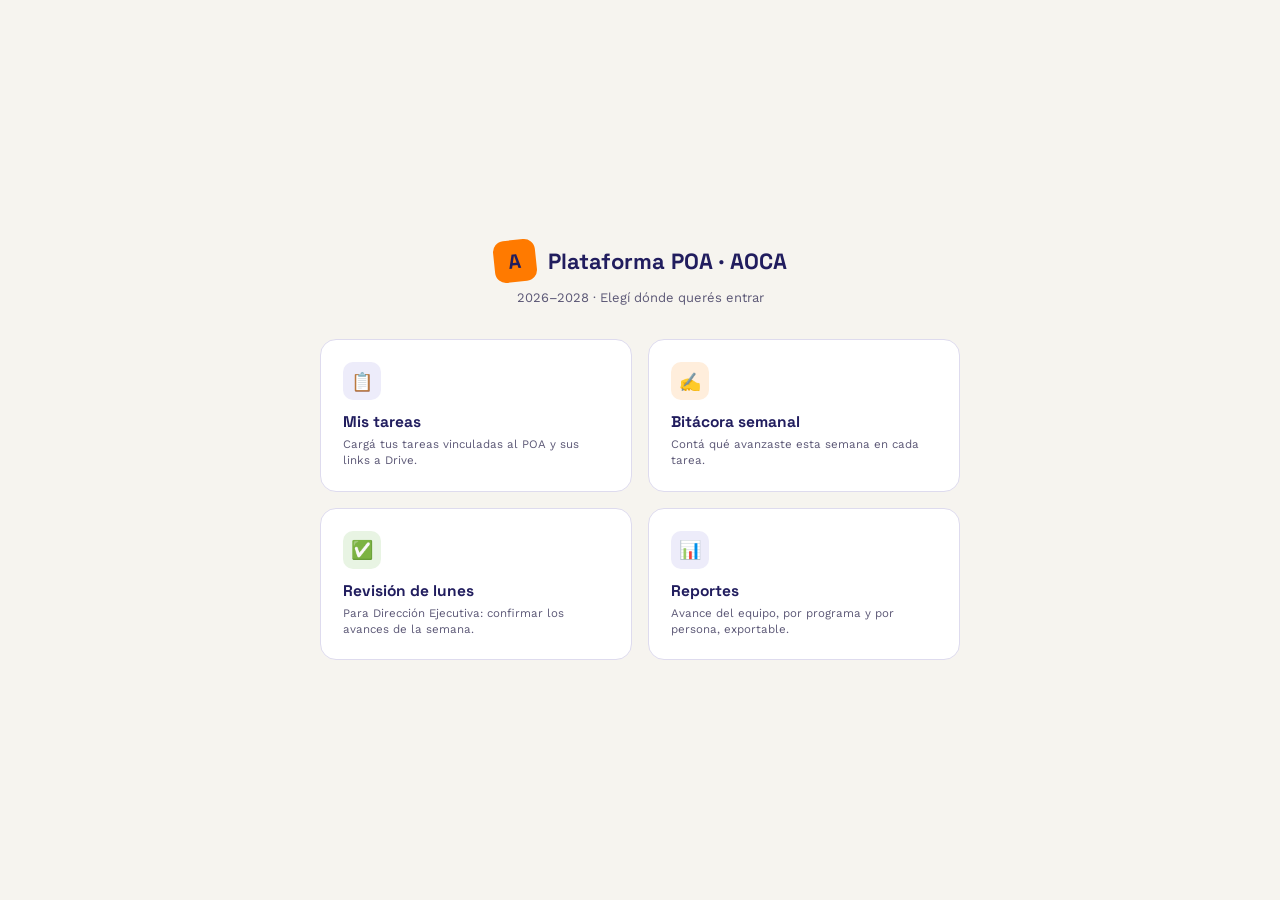
==== index.html @ 5d710dc5 "Add files via upload" ====
<!DOCTYPE html>
<html lang="es">
<head>
<meta charset="UTF-8">
<title>Plataforma POA · AOCA</title>
<link rel="preconnect" href="https://fonts.googleapis.com">
<link href="https://fonts.googleapis.com/css2?family=Space+Grotesk:wght@500;600;700&family=Work+Sans:wght@400;500;600&display=swap" rel="stylesheet">
<style>
  :root{
    --indigo:#2F2B84; --indigo-deep:#211D5E; --indigo-tint:#EDECFA;
    --orange:#FF7A00; --orange-tint:#FFEEDC;
    --green:#5BA646;
    --paper:#F6F4EF; --ink:#1B1830; --ink-soft:#5C5876; --line:#DEDBEE;
  }
  *{box-sizing:border-box;}
  body{margin:0;background:var(--paper);color:var(--ink);font-family:'Work Sans',sans-serif;display:flex;align-items:center;justify-content:center;min-height:100vh;padding:20px;}
  .wrap{max-width:640px;width:100%;}
  .brand{display:flex;align-items:center;gap:12px;margin-bottom:8px;justify-content:center;}
  .brand .mark{width:42px;height:42px;border-radius:11px;background:var(--orange);display:flex;align-items:center;justify-content:center;font-family:'Space Grotesk',sans-serif;font-weight:700;font-size:20px;color:var(--indigo-deep);transform:rotate(-6deg);}
  .brand span{font-family:'Space Grotesk',sans-serif;font-weight:700;font-size:22px;color:var(--indigo-deep);}
  p.sub{text-align:center;color:var(--ink-soft);font-size:13px;margin:0 0 34px;}
  .grid{display:grid;grid-template-columns:1fr 1fr;gap:16px;}
  .card{background:#fff;border:1px solid var(--line);border-radius:16px;padding:22px;text-decoration:none;color:var(--ink);display:block;transition:transform .15s, box-shadow .15s;}
  .card:hover{transform:translateY(-3px);box-shadow:0 10px 24px rgba(47,43,132,.1);}
  .card .icon{width:38px;height:38px;border-radius:10px;display:flex;align-items:center;justify-content:center;font-size:18px;margin-bottom:12px;}
  .card h2{font-family:'Space Grotesk',sans-serif;font-size:15.5px;margin:0 0 4px;color:var(--indigo-deep);}
  .card p{font-size:11.5px;color:var(--ink-soft);margin:0;line-height:1.4;}
  @media(max-width:520px){.grid{grid-template-columns:1fr;}}
</style>
</head>
<body>
<div class="wrap">
  <div class="brand"><div class="mark">A</div><span>Plataforma POA · AOCA</span></div>
  <p class="sub">2026–2028 · Elegí dónde querés entrar</p>
  <div class="grid">
    <a class="card" href="mis-tareas.html">
      <div class="icon" style="background:var(--indigo-tint);">📋</div>
      <h2>Mis tareas</h2>
      <p>Cargá tus tareas vinculadas al POA y sus links a Drive.</p>
    </a>
    <a class="card" href="bitacora-semanal.html">
      <div class="icon" style="background:var(--orange-tint);">✍️</div>
      <h2>Bitácora semanal</h2>
      <p>Contá qué avanzaste esta semana en cada tarea.</p>
    </a>
    <a class="card" href="revision-lunes.html">
      <div class="icon" style="background:#E8F4E3;">✅</div>
      <h2>Revisión de lunes</h2>
      <p>Para Dirección Ejecutiva: confirmar los avances de la semana.</p>
    </a>
    <a class="card" href="reportes.html">
      <div class="icon" style="background:var(--indigo-tint);">📊</div>
      <h2>Reportes</h2>
      <p>Avance del equipo, por programa y por persona, exportable.</p>
    </a>
  </div>
</div>
</body>
</html>
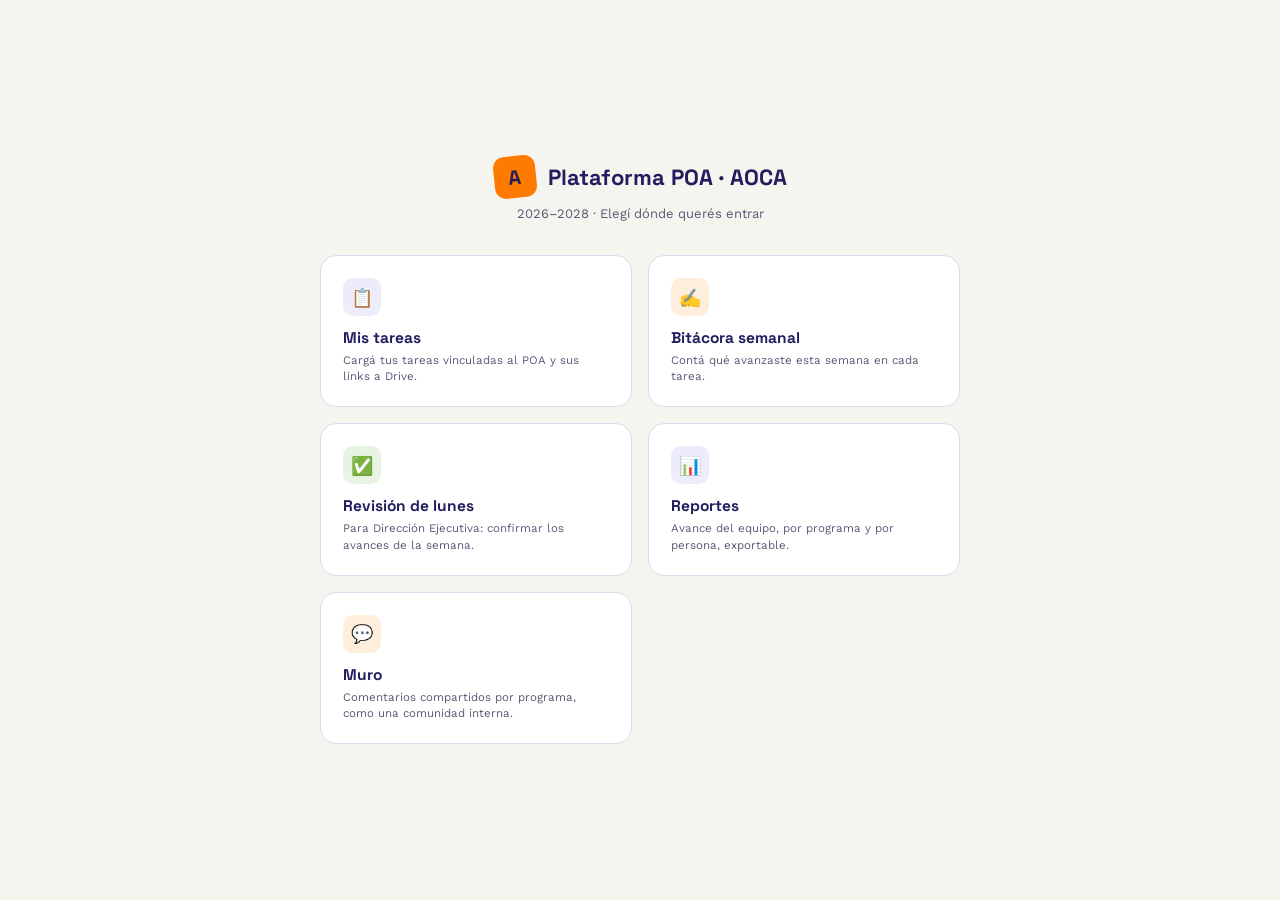
==== commit c79705fb: "Add files via upload" ====
--- a/index.html
+++ b/index.html
@@ -53,6 +53,11 @@
       <h2>Reportes</h2>
       <p>Avance del equipo, por programa y por persona, exportable.</p>
     </a>
+    <a class="card" href="muro.html">
+      <div class="icon" style="background:var(--orange-tint);">💬</div>
+      <h2>Muro</h2>
+      <p>Comentarios compartidos por programa, como una comunidad interna.</p>
+    </a>
   </div>
 </div>
 </body>
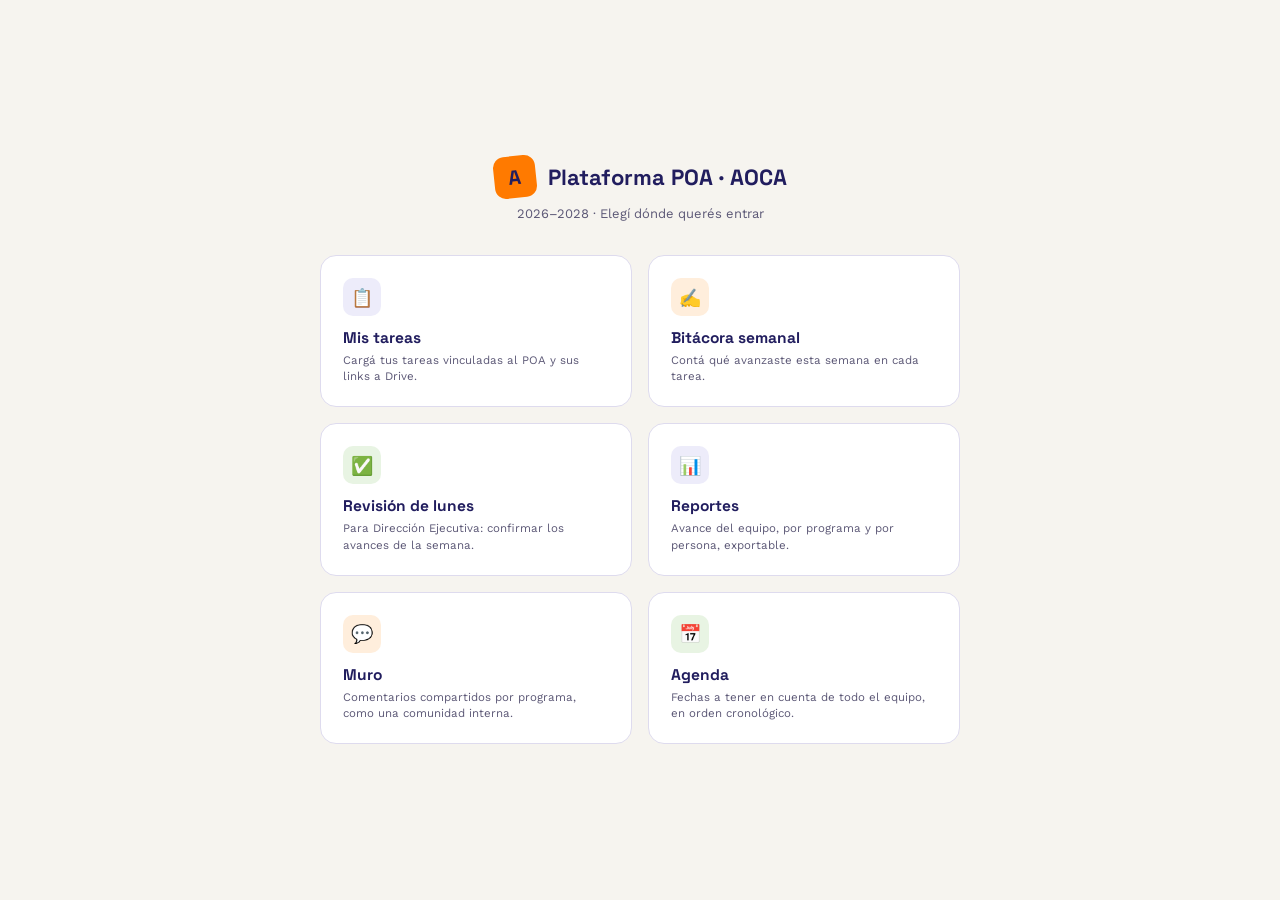
==== commit fa967aae: "Add files via upload" ====
--- a/index.html
+++ b/index.html
@@ -58,6 +58,11 @@
       <h2>Muro</h2>
       <p>Comentarios compartidos por programa, como una comunidad interna.</p>
     </a>
+    <a class="card" href="agenda.html">
+      <div class="icon" style="background:#E8F4E3;">📅</div>
+      <h2>Agenda</h2>
+      <p>Fechas a tener en cuenta de todo el equipo, en orden cronológico.</p>
+    </a>
   </div>
 </div>
 </body>
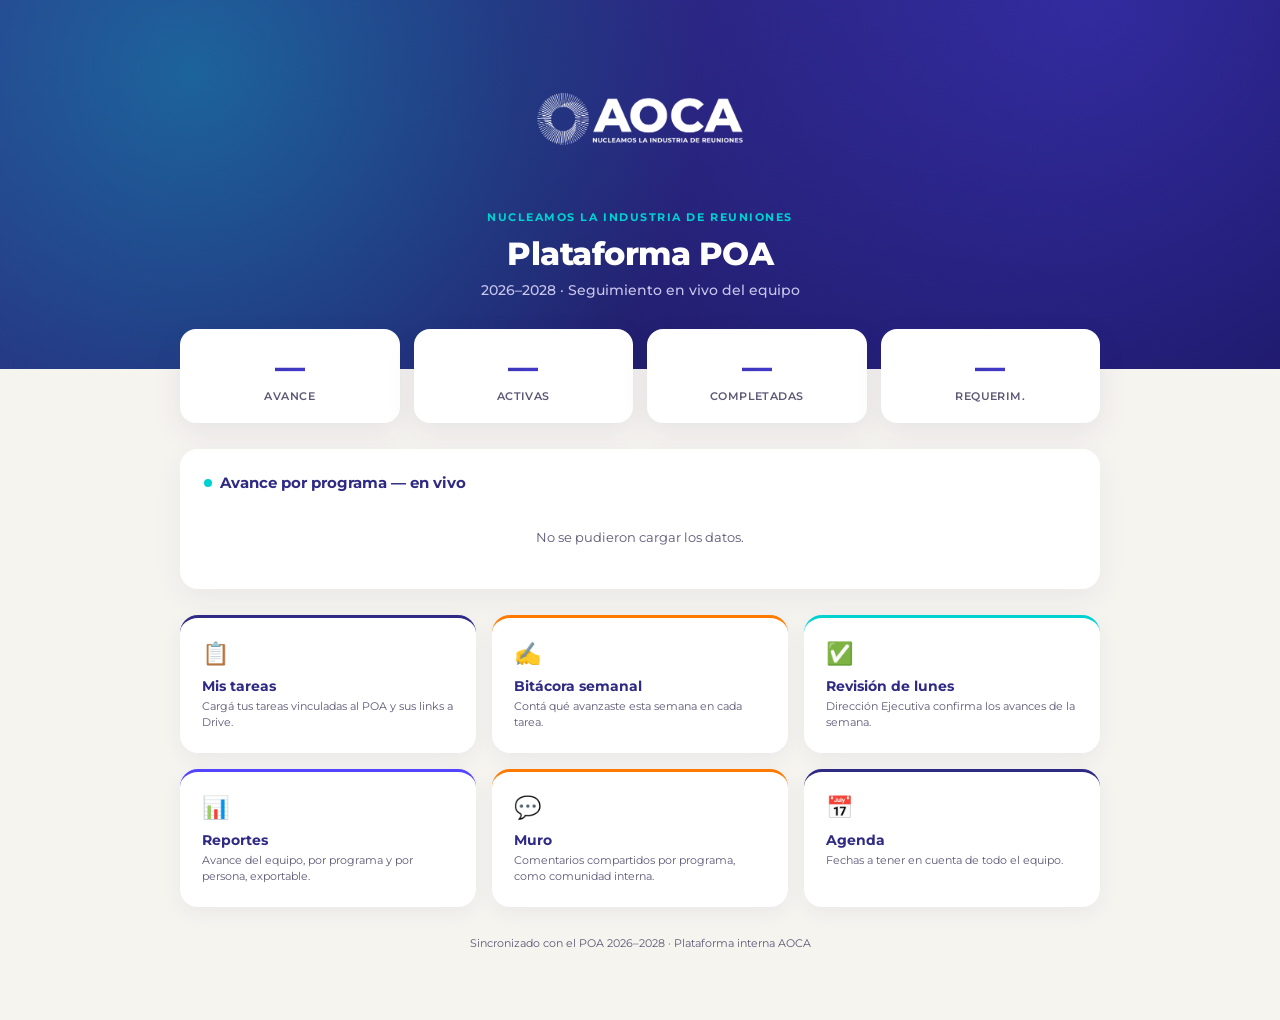
==== commit 871c59ca: "Add files via upload" ====
--- a/index.html
+++ b/index.html
@@ -2,68 +2,181 @@
 <html lang="es">
 <head>
 <meta charset="UTF-8">
+<meta name="viewport" content="width=device-width, initial-scale=1">
 <title>Plataforma POA · AOCA</title>
 <link rel="preconnect" href="https://fonts.googleapis.com">
-<link href="https://fonts.googleapis.com/css2?family=Space+Grotesk:wght@500;600;700&family=Work+Sans:wght@400;500;600&display=swap" rel="stylesheet">
+<link href="https://fonts.googleapis.com/css2?family=Montserrat:wght@400;500;600;700;800;900&display=swap" rel="stylesheet">
 <style>
   :root{
-    --indigo:#2F2B84; --indigo-deep:#211D5E; --indigo-tint:#EDECFA;
-    --orange:#FF7A00; --orange-tint:#FFEEDC;
-    --green:#5BA646;
-    --paper:#F6F4EF; --ink:#1B1830; --ink-soft:#5C5876; --line:#DEDBEE;
+    --indigo:#2F2B84; --indigo-deep:#1A1760;
+    --turquesa:#00D2D1; --violeta:#5244FF; --naranja:#FF7A00;
+    --paper:#F6F4EF; --ink:#1B1830; --ink-soft:#6B6785; --line:#E4E1F0;
   }
   *{box-sizing:border-box;}
-  body{margin:0;background:var(--paper);color:var(--ink);font-family:'Work Sans',sans-serif;display:flex;align-items:center;justify-content:center;min-height:100vh;padding:20px;}
-  .wrap{max-width:640px;width:100%;}
-  .brand{display:flex;align-items:center;gap:12px;margin-bottom:8px;justify-content:center;}
-  .brand .mark{width:42px;height:42px;border-radius:11px;background:var(--orange);display:flex;align-items:center;justify-content:center;font-family:'Space Grotesk',sans-serif;font-weight:700;font-size:20px;color:var(--indigo-deep);transform:rotate(-6deg);}
-  .brand span{font-family:'Space Grotesk',sans-serif;font-weight:700;font-size:22px;color:var(--indigo-deep);}
-  p.sub{text-align:center;color:var(--ink-soft);font-size:13px;margin:0 0 34px;}
-  .grid{display:grid;grid-template-columns:1fr 1fr;gap:16px;}
-  .card{background:#fff;border:1px solid var(--line);border-radius:16px;padding:22px;text-decoration:none;color:var(--ink);display:block;transition:transform .15s, box-shadow .15s;}
-  .card:hover{transform:translateY(-3px);box-shadow:0 10px 24px rgba(47,43,132,.1);}
-  .card .icon{width:38px;height:38px;border-radius:10px;display:flex;align-items:center;justify-content:center;font-size:18px;margin-bottom:12px;}
-  .card h2{font-family:'Space Grotesk',sans-serif;font-size:15.5px;margin:0 0 4px;color:var(--indigo-deep);}
-  .card p{font-size:11.5px;color:var(--ink-soft);margin:0;line-height:1.4;}
-  @media(max-width:520px){.grid{grid-template-columns:1fr;}}
+  body{margin:0;background:var(--paper);color:var(--ink);font-family:'Montserrat',sans-serif;}
+  .fade-in{opacity:0;animation:fadeIn .7s ease forwards;}
+  @keyframes fadeIn{to{opacity:1;transform:translateY(0);}from{transform:translateY(10px);}}
+
+  .hero{
+    background:radial-gradient(circle at 15% 20%, rgba(0,210,209,.35), transparent 45%),
+               radial-gradient(circle at 85% 0%, rgba(82,68,255,.35), transparent 50%),
+               linear-gradient(135deg, var(--indigo) 0%, var(--indigo-deep) 100%);
+    color:#fff; padding:54px 24px 70px; text-align:center; position:relative; overflow:hidden;
+  }
+  .hero img{height:130px;margin-bottom:22px;filter:brightness(0) invert(1);}
+  .hero h1{font-size:clamp(22px,4vw,32px);font-weight:800;margin:0 0 8px;letter-spacing:-.5px;}
+  .hero p{font-size:14px;color:#C9C6EE;margin:0;font-weight:500;}
+  .hero .tagline{font-size:11px;letter-spacing:.14em;text-transform:uppercase;color:var(--turquesa);font-weight:700;margin-bottom:10px;}
+
+  .wrap{max-width:960px;margin:-40px auto 0;padding:0 20px 60px;position:relative;z-index:2;}
+
+  .kpis{display:grid;grid-template-columns:repeat(4,1fr);gap:14px;margin-bottom:26px;}
+  .kpi{background:#fff;border-radius:16px;padding:20px 16px;box-shadow:0 10px 30px rgba(47,43,132,.08);text-align:center;}
+  .kpi .num{font-size:30px;font-weight:800;font-family:'Montserrat';background:linear-gradient(135deg,var(--indigo),var(--violeta));-webkit-background-clip:text;background-clip:text;color:transparent;}
+  .kpi .lbl{font-size:10.5px;color:var(--ink-soft);font-weight:600;text-transform:uppercase;letter-spacing:.04em;margin-top:4px;}
+
+  .panel{background:#fff;border-radius:18px;padding:24px;box-shadow:0 10px 30px rgba(47,43,132,.06);margin-bottom:26px;}
+  .panel h2{font-size:15px;font-weight:700;color:var(--indigo);margin:0 0 18px;display:flex;align-items:center;gap:8px;}
+  .panel h2::before{content:"";width:8px;height:8px;border-radius:50%;background:var(--turquesa);}
+  .bar-row{display:flex;align-items:center;gap:12px;margin-bottom:13px;}
+  .bar-row .name{width:150px;font-size:12px;font-weight:500;flex-shrink:0;}
+  .bar-track{flex:1;height:10px;background:#EFEDFA;border-radius:6px;overflow:hidden;}
+  .bar-fill{height:100%;border-radius:6px;width:0;transition:width 1.1s cubic-bezier(.2,.8,.2,1);}
+  .bar-row .pct{width:36px;text-align:right;font-size:11px;font-weight:700;color:var(--ink-soft);}
+  .empty{text-align:center;color:var(--ink-soft);font-size:12.5px;padding:20px;}
+
+  .grid{display:grid;grid-template-columns:repeat(3,1fr);gap:16px;}
+  .card{
+    background:#fff;border-radius:18px;padding:22px;text-decoration:none;color:var(--ink);
+    box-shadow:0 6px 20px rgba(47,43,132,.06); transition:transform .2s, box-shadow .2s;
+    position:relative; overflow:hidden; border-top:3px solid var(--c,var(--indigo));
+  }
+  .card:hover{transform:translateY(-5px);box-shadow:0 16px 34px rgba(47,43,132,.14);}
+  .card .icon{font-size:22px;margin-bottom:10px;display:block;}
+  .card h3{font-size:14px;font-weight:700;margin:0 0 4px;color:var(--indigo);}
+  .card p{font-size:11px;color:var(--ink-soft);margin:0;line-height:1.45;}
+
+  .footer{text-align:center;font-size:10.5px;color:var(--ink-soft);margin-top:30px;}
+
+  @media(max-width:760px){.kpis{grid-template-columns:1fr 1fr;}.grid{grid-template-columns:1fr 1fr;}}
+  @media(max-width:480px){.grid{grid-template-columns:1fr;}}
 </style>
+<link rel="stylesheet" href="assets/app.css">
+<script src="assets/app.js" defer></script>
 </head>
 <body>
+
+<div class="hero">
+  <img src="[data-uri]" alt="AOCA">
+  <p class="tagline">Nucleamos la industria de reuniones</p>
+  <h1>Plataforma POA</h1>
+  <p>2026–2028 · Seguimiento en vivo del equipo</p>
+</div>
+
 <div class="wrap">
-  <div class="brand"><div class="mark">A</div><span>Plataforma POA · AOCA</span></div>
-  <p class="sub">2026–2028 · Elegí dónde querés entrar</p>
+
+  <div class="kpis" id="kpis">
+    <div class="kpi"><div class="num">—</div><div class="lbl">Avance</div></div>
+    <div class="kpi"><div class="num">—</div><div class="lbl">Activas</div></div>
+    <div class="kpi"><div class="num">—</div><div class="lbl">Completadas</div></div>
+    <div class="kpi"><div class="num">—</div><div class="lbl">Requerim.</div></div>
+  </div>
+
+  <div class="panel fade-in">
+    <h2>Avance por programa — en vivo</h2>
+    <div id="chart"><div class="empty">Cargando datos del equipo…</div></div>
+  </div>
+
   <div class="grid">
-    <a class="card" href="mis-tareas.html">
-      <div class="icon" style="background:var(--indigo-tint);">📋</div>
-      <h2>Mis tareas</h2>
+    <a class="card fade-in" href="mis-tareas.html" style="--c:var(--indigo)">
+      <span class="icon">📋</span><h3>Mis tareas</h3>
       <p>Cargá tus tareas vinculadas al POA y sus links a Drive.</p>
     </a>
-    <a class="card" href="bitacora-semanal.html">
-      <div class="icon" style="background:var(--orange-tint);">✍️</div>
-      <h2>Bitácora semanal</h2>
+    <a class="card fade-in" href="bitacora-semanal.html" style="--c:var(--naranja)">
+      <span class="icon">✍️</span><h3>Bitácora semanal</h3>
       <p>Contá qué avanzaste esta semana en cada tarea.</p>
     </a>
-    <a class="card" href="revision-lunes.html">
-      <div class="icon" style="background:#E8F4E3;">✅</div>
-      <h2>Revisión de lunes</h2>
-      <p>Para Dirección Ejecutiva: confirmar los avances de la semana.</p>
+    <a class="card fade-in" href="revision-lunes.html" style="--c:var(--turquesa)">
+      <span class="icon">✅</span><h3>Revisión de lunes</h3>
+      <p>Dirección Ejecutiva confirma los avances de la semana.</p>
     </a>
-    <a class="card" href="reportes.html">
-      <div class="icon" style="background:var(--indigo-tint);">📊</div>
-      <h2>Reportes</h2>
+    <a class="card fade-in" href="reportes.html" style="--c:var(--violeta)">
+      <span class="icon">📊</span><h3>Reportes</h3>
       <p>Avance del equipo, por programa y por persona, exportable.</p>
     </a>
-    <a class="card" href="muro.html">
-      <div class="icon" style="background:var(--orange-tint);">💬</div>
-      <h2>Muro</h2>
-      <p>Comentarios compartidos por programa, como una comunidad interna.</p>
+    <a class="card fade-in" href="muro.html" style="--c:var(--naranja)">
+      <span class="icon">💬</span><h3>Muro</h3>
+      <p>Comentarios compartidos por programa, como comunidad interna.</p>
     </a>
-    <a class="card" href="agenda.html">
-      <div class="icon" style="background:#E8F4E3;">📅</div>
-      <h2>Agenda</h2>
-      <p>Fechas a tener en cuenta de todo el equipo, en orden cronológico.</p>
+    <a class="card fade-in" href="agenda.html" style="--c:var(--indigo)">
+      <span class="icon">📅</span><h3>Agenda</h3>
+      <p>Fechas a tener en cuenta de todo el equipo.</p>
     </a>
   </div>
+
+  <p class="footer">Sincronizado con el POA 2026–2028 · Plataforma interna AOCA</p>
 </div>
+
+<script>
+const WEBAPP_URL = 'https://script.google.com/macros/s/AKfycbz79-KdirXDLcDGQREVFWNzNfw-5R0W7H-VHEKw6IlT3Ziz7ZTawoCLYOfjWHad-DrC/exec';
+
+function semanaISO(d) {
+  const date = new Date(d.getTime());
+  date.setHours(0,0,0,0);
+  date.setDate(date.getDate() + 3 - ((date.getDay() + 6) % 7));
+  const week1 = new Date(date.getFullYear(), 0, 4);
+  const semanaNum = 1 + Math.round(((date - week1) / 86400000 - 3 + ((week1.getDay() + 6) % 7)) / 7);
+  return date.getFullYear() + '-W' + String(semanaNum).padStart(2, '0');
+}
+
+function animarNumero(el, valor, sufijo, delayInicial) {
+  setTimeout(() => {
+    let actual = 0;
+    const pasos = 40;
+    const paso = Math.max(1, Math.round(valor / pasos));
+    const intervalo = setInterval(() => {
+      actual += paso;
+      if (actual >= valor) { actual = valor; clearInterval(intervalo); }
+      el.textContent = actual + (sufijo || '');
+    }, 28);
+  }, delayInicial || 0);
+}
+
+async function cargar() {
+  try {
+    const semana = semanaISO(new Date());
+    const res = await fetch(WEBAPP_URL + '?action=resumen&semana=' + semana);
+    const r = await res.json();
+
+    const kpiEls = document.querySelectorAll('#kpis .kpi .num');
+    animarNumero(kpiEls[0], r.avancePromedio, '%', 0);
+    animarNumero(kpiEls[1], r.tareasActivas, '', 180);
+    animarNumero(kpiEls[2], r.tareasCompletadas, '', 360);
+    animarNumero(kpiEls[3], r.requerimientosAbiertos, '', 540);
+
+    const chart = document.getElementById('chart');
+    if (!r.porPrograma.length) {
+      chart.innerHTML = '<div class="empty">Todavía no hay tareas cargadas.</div>';
+      return;
+    }
+    chart.innerHTML = r.porPrograma.map(p => `
+      <div class="bar-row">
+        <span class="name">${p.programa}</span>
+        <div class="bar-track"><div class="bar-fill" data-w="${p.avance}" style="background:${p.avance>=70?'var(--turquesa)':p.avance>=40?'var(--naranja)':'#C0392B'}"></div></div>
+        <span class="pct">${p.avance}%</span>
+      </div>
+    `).join('');
+    // Cada barra empieza a crecer un poco después que la anterior
+    document.querySelectorAll('.bar-fill').forEach((b, i) => {
+      setTimeout(() => { b.style.width = b.dataset.w + '%'; }, 700 + i * 160);
+    });
+  } catch (err) {
+    document.getElementById('chart').innerHTML = '<div class="empty">No se pudieron cargar los datos.</div>';
+  }
+}
+
+document.querySelectorAll('.fade-in').forEach((el, i) => { el.style.animationDelay = (i * 0.1) + 's'; });
+cargar();
+</script>
 </body>
 </html>
--- a/assets/app.css
+++ b/assets/app.css
@@ -0,0 +1,68 @@
+/* ============================================
+   Plataforma POA · AOCA — Kit visual compartido
+   Se linkea desde todas las páginas para que la
+   navegación, los botones y las transiciones se
+   sientan como un solo producto, no páginas sueltas.
+   ============================================ */
+
+:root{
+  --indigo:#2F2B84; --indigo-deep:#1A1760; --indigo-tint:#EDECFA;
+  --orange:#FF7A00; --orange-tint:#FFEEDC;
+  --turquesa:#00D2D1; --turquesa-tint:#E0FAF9;
+  --violeta:#5244FF;
+  --paper:#F6F4EF; --ink:#1B1830; --ink-soft:#5C5876; --line:#DEDBEE;
+}
+
+/* --- Transición entre páginas (fundido) --- */
+body{
+  transition: opacity .22s ease;
+}
+body.page-enter{ opacity:0; }
+body.page-exit{ opacity:0; }
+
+/* --- Nav tipo pastillas --- */
+.app-nav{
+  display:flex; gap:6px; flex-wrap:wrap; justify-content:center;
+  background:#fff; border-radius:999px; padding:6px;
+  box-shadow:0 4px 16px rgba(47,43,132,.08);
+  width:fit-content; margin:0 auto 26px;
+}
+.app-nav a{
+  font-family:'Montserrat',sans-serif;
+  font-size:12px; font-weight:600; color:var(--ink-soft);
+  text-decoration:none; padding:8px 15px; border-radius:999px;
+  transition:background .2s, color .2s, transform .15s;
+  white-space:nowrap;
+}
+.app-nav a:hover{ background:var(--indigo-tint); color:var(--indigo-deep); transform:translateY(-1px); }
+.app-nav a.active{
+  background:linear-gradient(135deg,var(--indigo) 0%,var(--violeta) 100%);
+  color:#fff;
+  box-shadow:0 4px 12px rgba(47,43,132,.32);
+}
+
+/* Nav sobre fondo oscuro (dentro de un hero indigo) */
+.app-nav.on-dark{ background:rgba(255,255,255,.12); backdrop-filter:blur(4px); }
+.app-nav.on-dark a{ color:#D8D5F2; }
+.app-nav.on-dark a:hover{ background:rgba(255,255,255,.15); color:#fff; }
+.app-nav.on-dark a.active{ background:var(--orange); box-shadow:0 4px 12px rgba(255,122,0,.35); }
+
+/* --- Botones con efecto de onda al tocar --- */
+.btn, button{
+  position:relative; overflow:hidden;
+  transition:transform .15s, box-shadow .15s;
+}
+.btn:hover, button:hover{ transform:translateY(-2px); }
+.btn:active, button:active{ transform:translateY(0); }
+.ripple{
+  position:absolute; border-radius:50%;
+  background:rgba(255,255,255,.55);
+  transform:scale(0);
+  animation:rippleAnim .6s ease-out forwards;
+  pointer-events:none;
+}
+@keyframes rippleAnim{ to{ transform:scale(2.6); opacity:0; } }
+
+/* --- Aparición suave de bloques de contenido --- */
+.fade-in{ opacity:0; animation:fadeIn .6s ease forwards; }
+@keyframes fadeIn{ to{ opacity:1; transform:translateY(0); } from{ transform:translateY(8px); } }
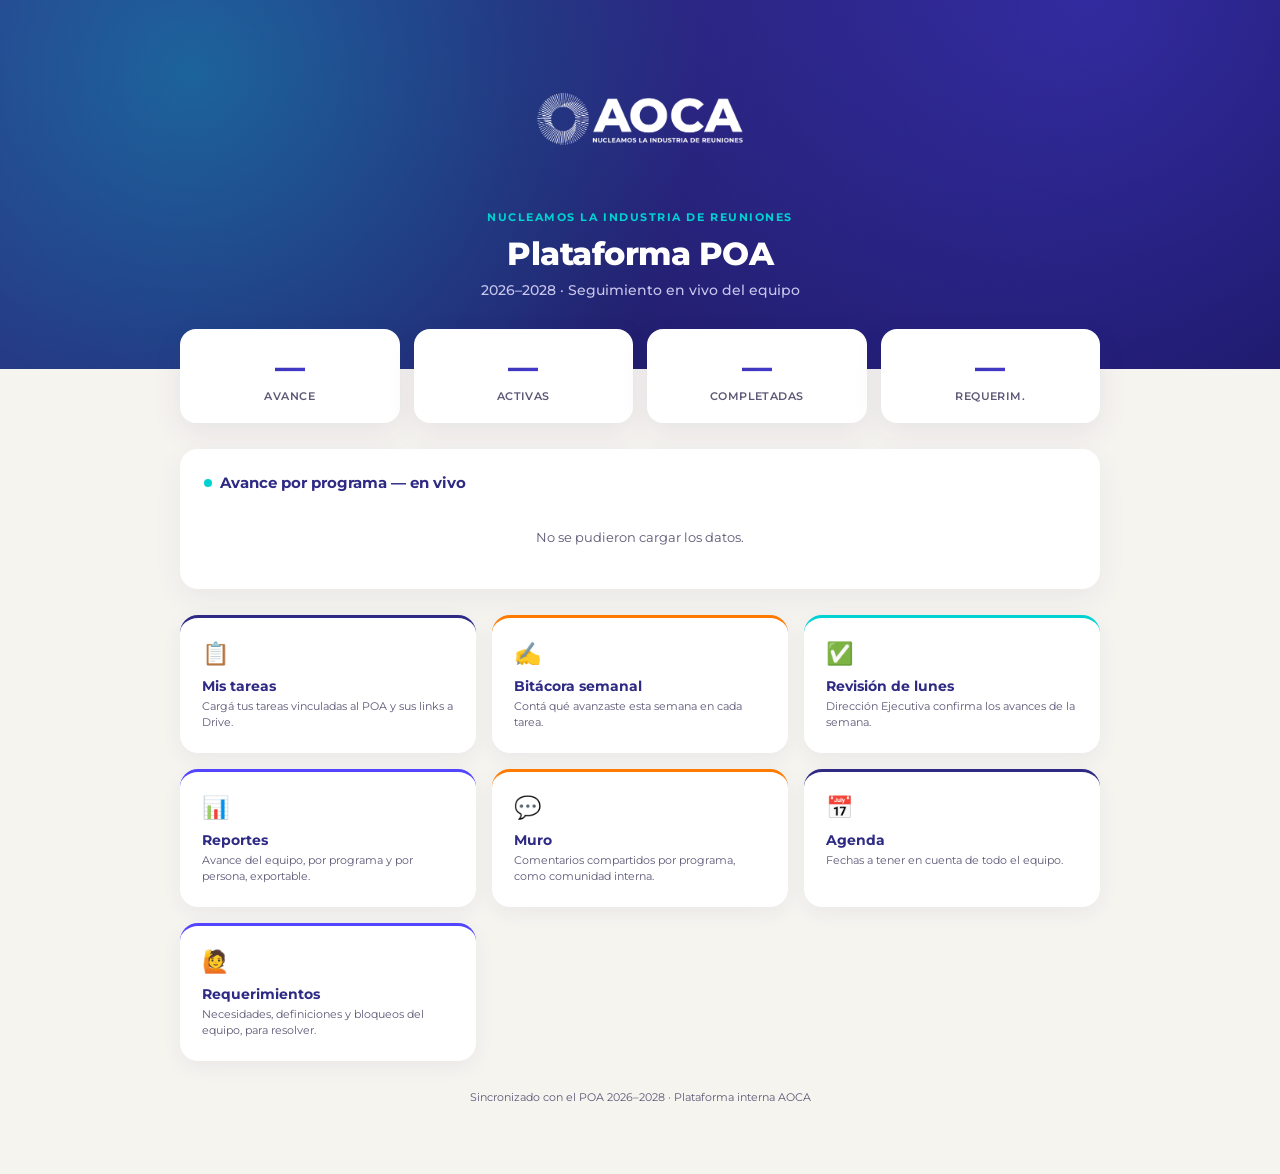
==== commit d7ee051c: "Add files via upload" ====
--- a/index.html
+++ b/index.html
@@ -112,6 +112,10 @@
       <span class="icon">📅</span><h3>Agenda</h3>
       <p>Fechas a tener en cuenta de todo el equipo.</p>
     </a>
+    <a class="card fade-in" href="requerimientos.html" style="--c:var(--violeta)">
+      <span class="icon">🙋</span><h3>Requerimientos</h3>
+      <p>Necesidades, definiciones y bloqueos del equipo, para resolver.</p>
+    </a>
   </div>
 
   <p class="footer">Sincronizado con el POA 2026–2028 · Plataforma interna AOCA</p>
